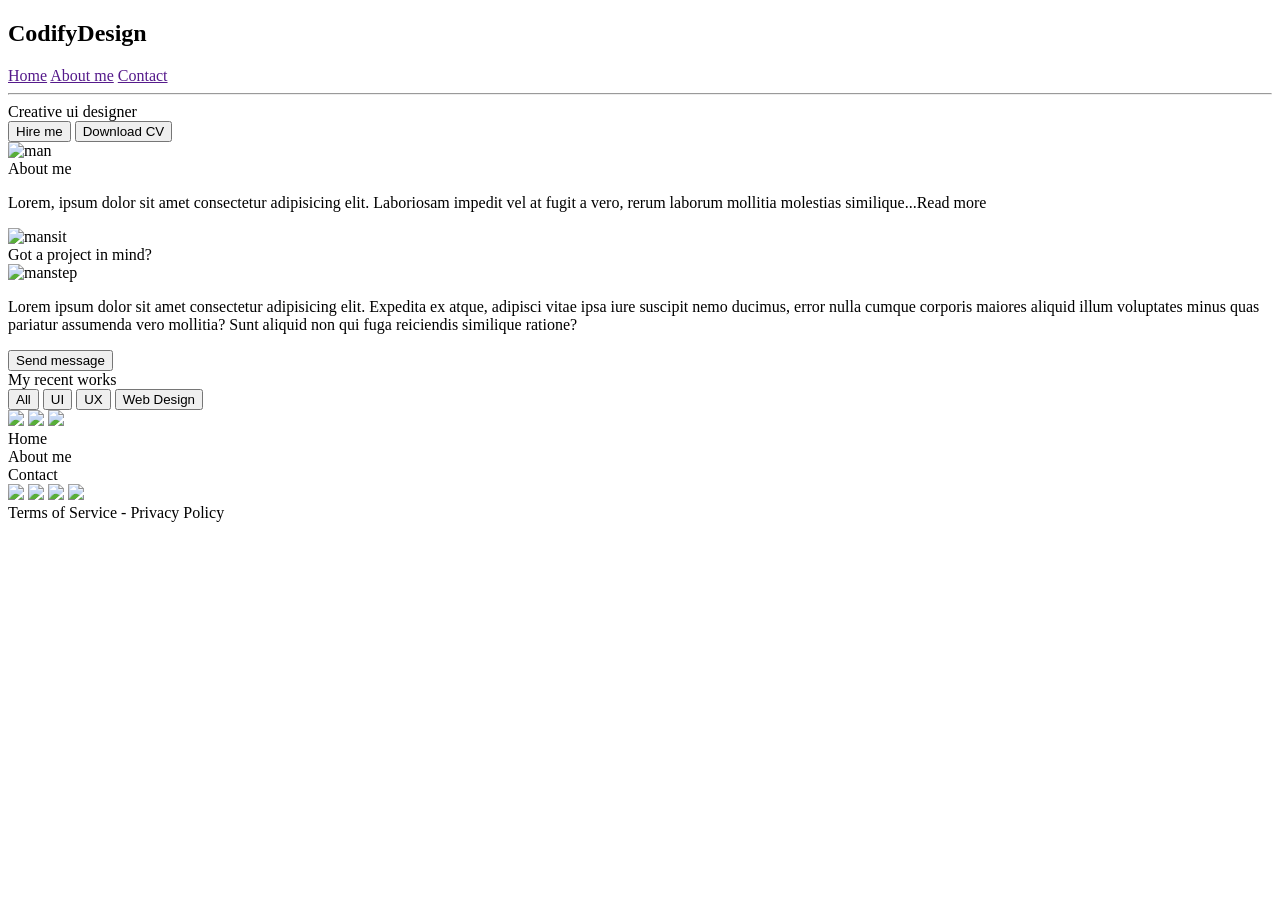
==== project.html @ f3946d90 "Rename index.html to project.html" ====
<!DOCTYPE html>
<html lang="en">
<head>
    <meta charset="UTF-8">
    <meta name="viewport" content="width=device-width, initial-scale=1.0">
    <link rel="stylesheet" href="project.css">
    <title>Project</title>
</head>
<body>
    <nav>
        <h2>CodifyDesign</h2>
        <div>
            <a href="">Home</a>
            <a href="">About me</a>
            <a href="">Contact</a>
        </div>
    </nav>
    <hr>
    <div class="content">
        <div>
            <div class="small-text">Creative ui designer</div>
            <button class="blue-btn">Hire me</button>
            <button classs="grey-btn">Download CV</button>
        </div>
        <img src="images/INTRO.png" alt="man">
    </div>
    <div class="content">
        <div>
        <div class="big-text">About <span class="blue-text">me</span></div>
        <p class="grey-text">Lorem, ipsum dolor sit amet consectetur adipisicing elit. 
            Laboriosam impedit vel at fugit a vero, rerum laborum mollitia molestias similique...<span id="white-text">Read more</span>
        </p>
        </div>
        <img src="images/Group 2373.png" alt="mansit">
    </div>
    <div class="content">
        <div id="inner-content">
            <div class="big-text">Got a project in <span class="blue-text">mind?</span></div>
            <img src="images/step.png" alt="manstep" id="step">
        </div>
        <div>
        <p class="text">Lorem ipsum dolor sit amet consectetur adipisicing elit. 
            Expedita ex atque, adipisci vitae ipsa iure suscipit nemo ducimus, error nulla cumque corporis maiores aliquid illum voluptates minus quas pariatur assumenda vero mollitia? 
            Sunt aliquid non qui fuga reiciendis similique ratione?
        </p>
        <button class="blue-btn">Send message</button>
        </div>
    </div>
    <div class="pre-footer">
        <div class="big-text">My recent <span class="blue-text">works</span></div>
        <div class="buttons">
            <button>All</button>
            <button>UI</button>
            <button>UX</button>
            <button>Web Design</button>
        </div>
        <img src="images/Frame 10.png">
        <img src="images/Frame 11.png">
        <img src="images/Frame 10 (1).png">
    </div>
    <footer>
        <div class="footer">  
            <div class="links"> 
                <div class="link">Home</div>
                <div class="link">About me</div>
                <div class="link">Contact</div>
            </div>
            <div class="links-logo">
                <img class="logo" src="images/Frame 24.png">
                <img class="logo" src="images/Frame 26.png">
                <img class="logo" src="images/Frame 26 (1).png">
                <img class="logo" src="images/Frame 25.png">
            </div>
            <div class="terms">
                <span class="term">Terms of Service - Privacy Policy</span>
            </div>
        </div>
    </footer>
</body>
</html>
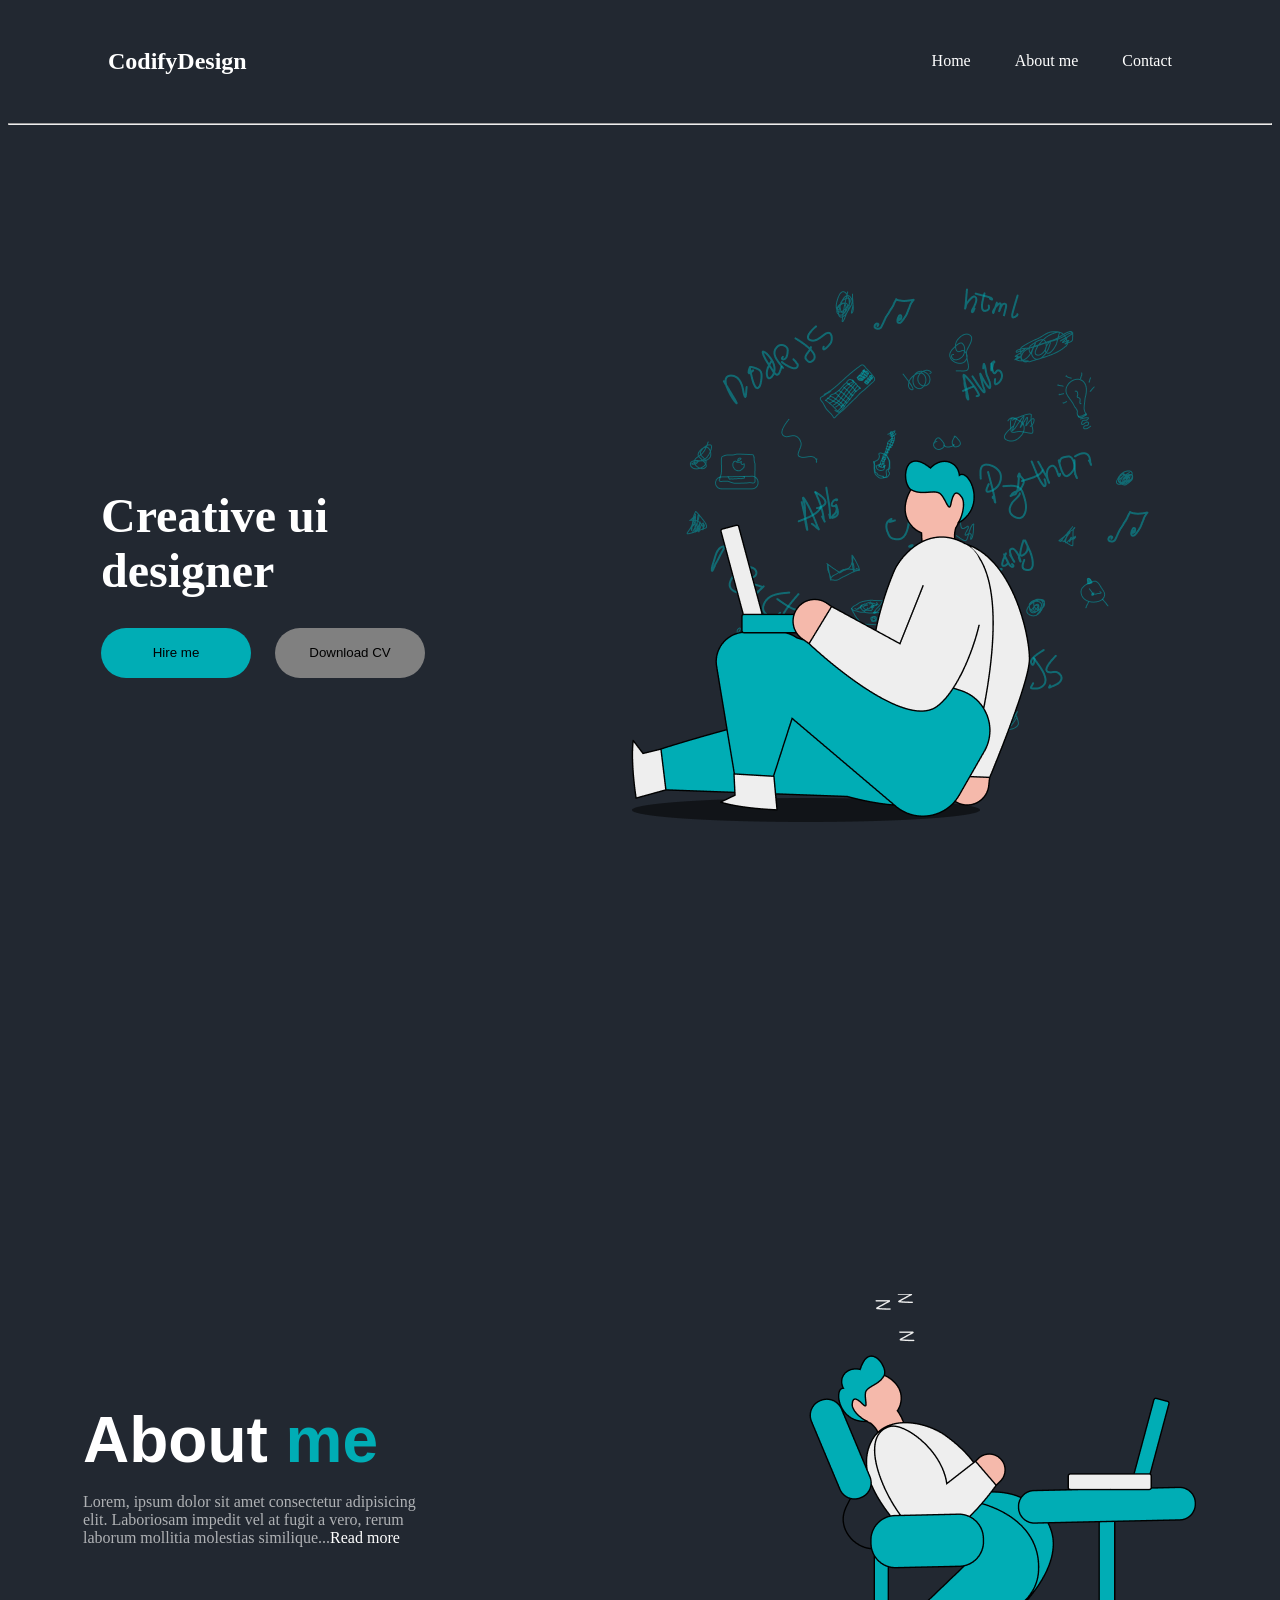
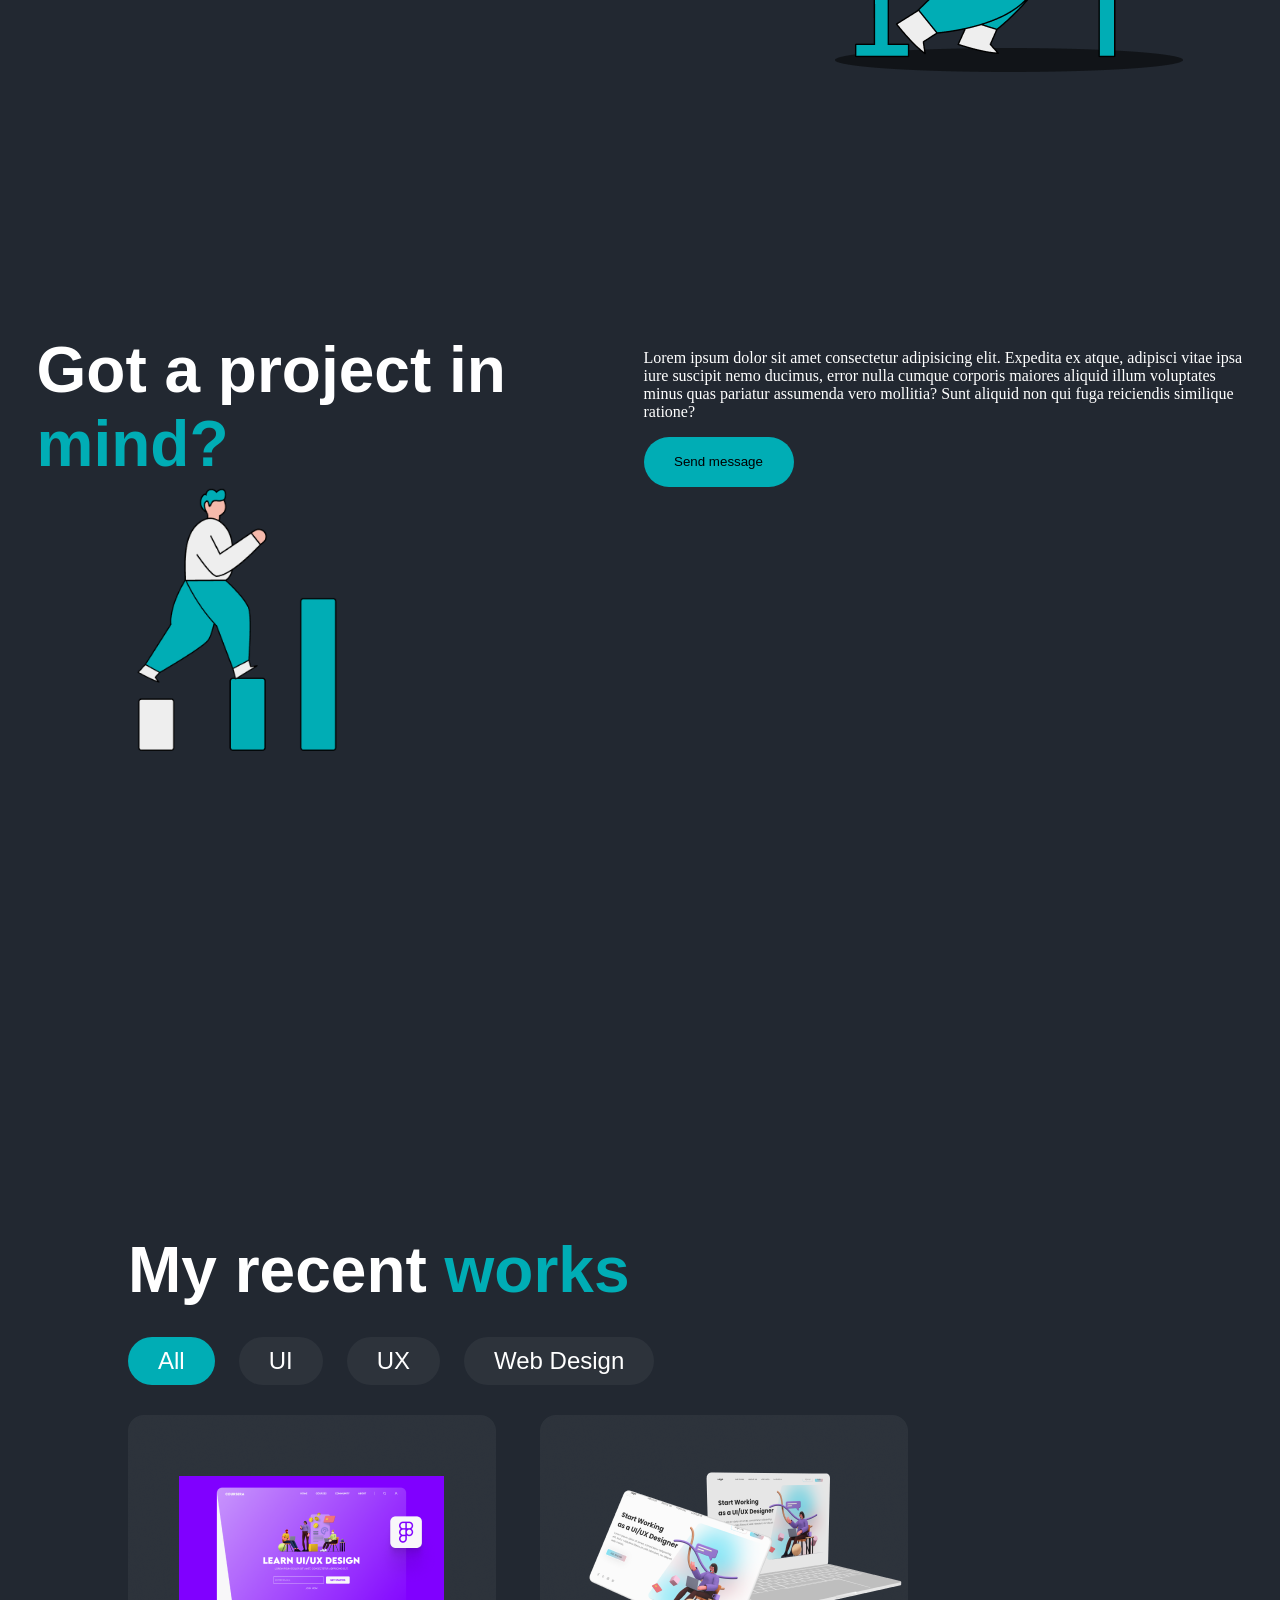
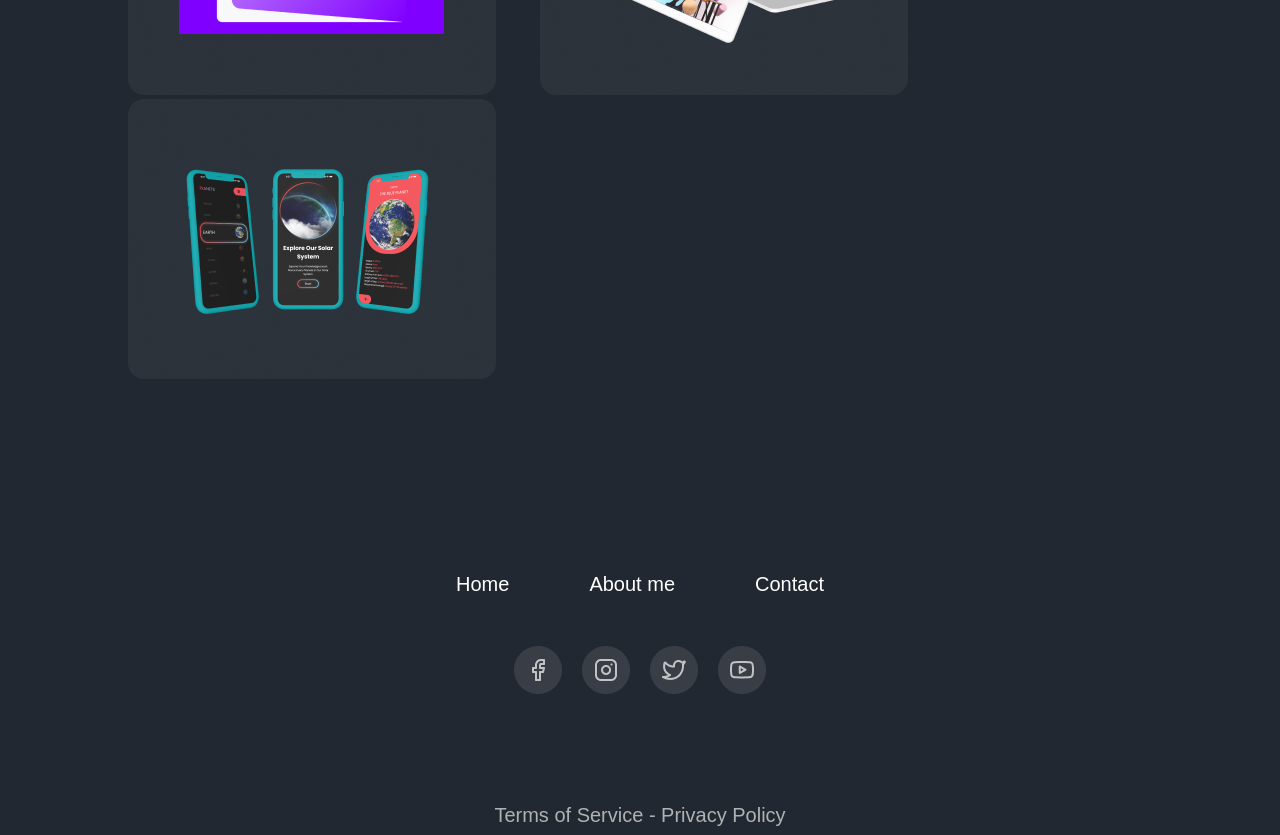
==== commit 5acc8182: "Update project.html" ====
--- a/project.html
+++ b/project.html
@@ -10,9 +10,9 @@
     <nav>
         <h2>CodifyDesign</h2>
         <div>
-            <a href="">Home</a>
-            <a href="">About me</a>
-            <a href="">Contact</a>
+            <a href="" class="header-links">Home</a>
+            <a href="" class="header-links">About me</a>
+            <a href="" class="header-links">Contact</a>
         </div>
     </nav>
     <hr>
@@ -20,7 +20,7 @@
         <div>
             <div class="small-text">Creative ui designer</div>
             <button class="blue-btn">Hire me</button>
-            <button classs="grey-btn">Download CV</button>
+            <button class="grey-btn">Download CV</button>
         </div>
         <img src="images/INTRO.png" alt="man">
     </div>
--- a/project.css
+++ b/project.css
@@ -0,0 +1,157 @@
+body{
+    background-color:#222831;
+    color:white;
+}
+nav{
+    margin-left:20px;
+    display:flex;
+    justify-content:space-between;
+    align-items:center;
+    padding:20px 80px;
+}
+nav a{
+    margin:20px;
+    text-decoration:none;
+    color:white;
+}
+hr{
+    color:white;
+}
+.content{
+    display:flex;
+    justify-content:space-around;
+    align-items:center;
+    height:100vh;
+}
+.small-text{
+    font-size:48px;
+    margin-bottom:30px;
+    width:300px;
+    font-weight:700;
+    font-family: 'Roboto', 'sans-serif';
+}
+.content button{
+    padding: 10px 20px;
+    margin-right:20px;
+    border:none;
+    border-radius:30px;
+    height:50px;
+    width:150px;
+    cursor:pointer;
+}
+.blue-btn{
+    background-color:#00ADB5;
+}
+.grey-btn{
+    background-color:grey;
+}
+.big-text{
+    font-size:64px;
+    font-weight:800;
+    font-family:'Roboto', sans-serif;
+    width:550px;
+}
+.blue-text{
+    color:#00ADB5;
+}
+.grey-text{
+    width:350px;
+    font-weight:400;
+    color:rgba(255, 255, 255, 0.639);
+}
+#white-text{
+    color:white;
+    cursor:pointer;
+}
+.text{
+    width:600px;
+}
+#step{
+    margin-left:100px;
+}
+.content:nth-last-child(1 of .content){
+    align-items:start;
+}
+.content:nth-last-child(1 of .content) img{
+    width:200px;
+}
+#inner-content{
+    display:flex;
+    justify-content:right;
+    flex-direction:column;
+}
+.pre-footer{
+    height:100vh;
+    margin-left:120px;
+}
+.pre-footer img{
+    margin-right:40px;
+}
+.buttons{
+    margin:30px 0px;
+}
+.buttons button{
+    padding: 10px 30px;
+    margin-right:20px;
+    font-size:24px;
+    color:white;
+    border:none;
+    border-radius:30px;
+    cursor:pointer;
+    background-color:#393E4680;
+}
+.buttons button:first-child{
+    background-color:#00ADB5
+}
+.buttons button:hover{
+    opacity:0.5;
+    transition:0.5s;
+}
+footer{
+    display:flex;
+    justify-content:center;
+    flex-direction:row;
+    width:100%;
+}
+.links{
+    display:flex;
+    justify-content:space-between;
+    flex-direction:row;
+    width:100%;
+}
+.link{
+    font-family:'Roboto', sans-serif;
+    color:white;
+    padding:40px;
+    font-size:20px;
+    font-weight:100;
+    cursor:pointer;
+}
+footer img{
+    width:48px;
+    height:48px;
+}
+.links-logo{
+    display:flex;
+    justify-content:center;
+}
+.logo{
+    padding:10px;
+    cursor:pointer;
+}
+.logo:hover{
+    transition:1s;
+    scale:1.05;
+    opacity:0.5;
+}
+.terms{
+    display:flex;
+    justify-content:center;
+    margin-top:100px;
+}
+.term{
+    font-family:'Roboto', sans-serif;
+    color:rgba(255, 255, 255, 0.639);
+    font-size:20px;
+    font-weight:100;
+}
